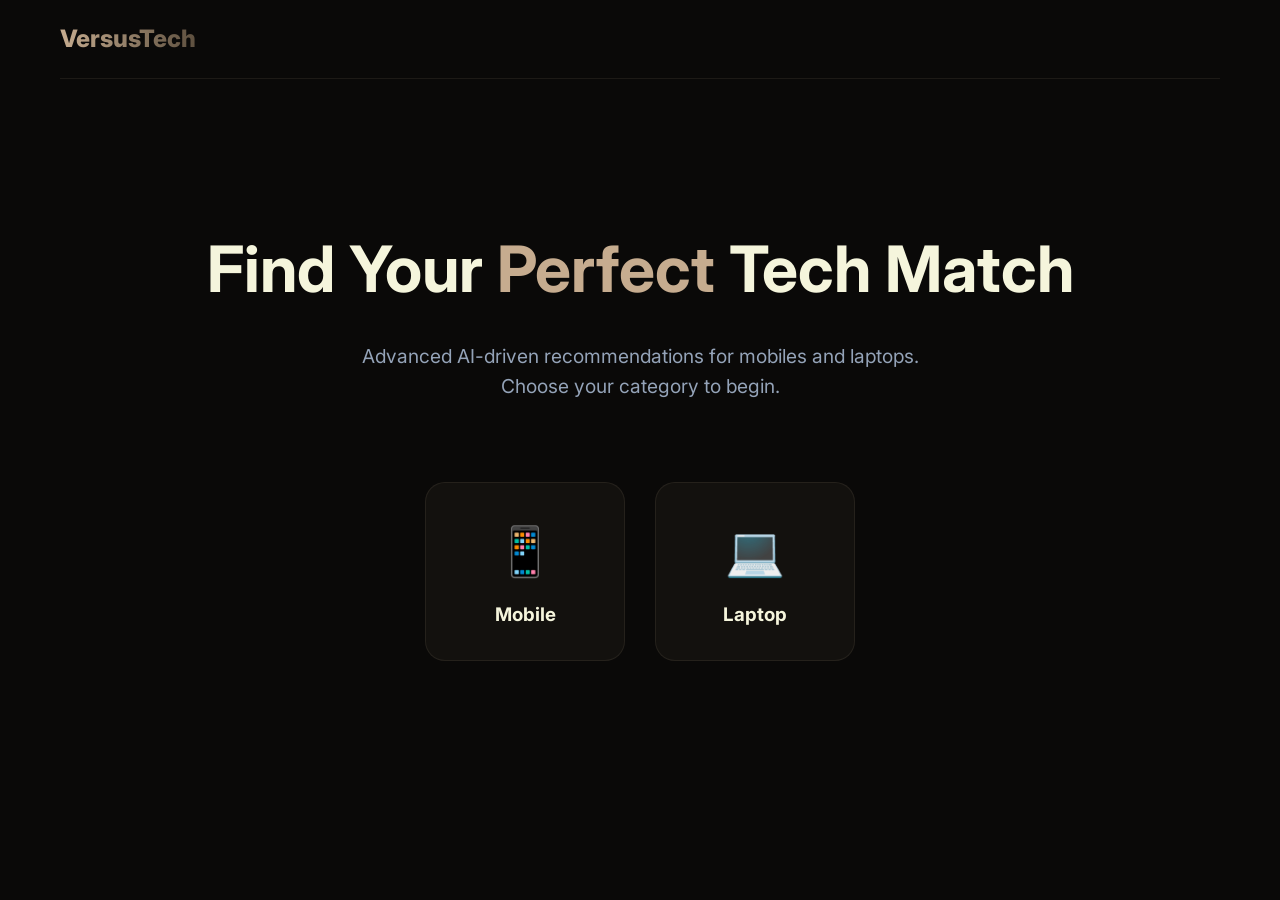
==== versustech/frontend/index.html @ 9c36dee8 "Initial commit: VersusTech project setup" ====
<!DOCTYPE html>
<html lang="en">

<head>
    <meta charset="UTF-8">
    <meta name="viewport" content="width=device-width, initial-scale=1.0">
    <title>VersusTech | Smart Device Recommendations</title>
    <link rel="stylesheet" href="style.css">
    <link href="https://fonts.googleapis.com/css2?family=Inter:wght@400;600;800&display=swap" rel="stylesheet">
</head>

<body>
    <div class="container">
        <nav>
            <a href="index.html" class="logo">VersusTech</a>
        </nav>

        <section class="hero">
            <h1>Find Your <span style="color: var(--primary)">Perfect</span> Tech Match</h1>
            <p>Advanced AI-driven recommendations for mobiles and laptops. Choose your category to begin.</p>

            <div style="display: flex; gap: 30px; margin-top: 40px; justify-content: center; flex-wrap: wrap;">
                <div class="category-card" onclick="selectCategory('mobile')">
                    <div style="font-size: 3rem; margin-bottom: 10px;">📱</div>
                    <h3>Mobile</h3>
                </div>
                <div class="category-card" onclick="selectCategory('laptop')">
                    <div style="font-size: 3rem; margin-bottom: 10px;">💻</div>
                    <h3>Laptop</h3>
                </div>
            </div>
        </section>
    </div>
    <script src="script.js"></script>
</body>

</html>
---- versustech/frontend/style.css ----
:root {
    --primary: #C6AC8F;
    --secondary: #5E503F;
    --dark: #1A1A1A;
    --darker: #0A0908;
    --light: #F5F5DC;
    --accent: #DED1B6;
    --glass: rgba(198, 172, 143, 0.05);
    --glass-border: rgba(198, 172, 143, 0.1);
}

* {
    margin: 0;
    padding: 0;
    box-sizing: border-box;
    font-family: 'Inter', sans-serif;
}

body {
    background-color: var(--darker);
    color: var(--light);
    line-height: 1.6;
    overflow-x: hidden;
}

.container {
    max-width: 1200px;
    margin: 0 auto;
    padding: 0 20px;
}

/* Navbar */
nav {
    padding: 20px 0;
    display: flex;
    justify-content: space-between;
    align-items: center;
    border-bottom: 1px solid var(--glass-border);
}

.logo {
    font-size: 24px;
    font-weight: 800;
    background: linear-gradient(to right, var(--primary), var(--secondary));
    -webkit-background-clip: text;
    background-clip: text;
    -webkit-text-fill-color: transparent;
    text-decoration: none;
}

/* Hero Section */
.hero {
    height: 80vh;
    display: flex;
    flex-direction: column;
    justify-content: center;
    align-items: center;
    text-align: center;
}

.hero h1 {
    font-size: 4rem;
    margin-bottom: 20px;
    animation: fadeInDown 0.8s ease-out;
}

.hero p {
    font-size: 1.2rem;
    color: #94a3b8;
    max-width: 600px;
    margin-bottom: 40px;
}

.btn {
    padding: 12px 32px;
    border-radius: 50px;
    font-weight: 600;
    cursor: pointer;
    transition: all 0.3s ease;
    text-decoration: none;
    display: inline-block;
}

.btn-primary {
    background: linear-gradient(to right, var(--primary), var(--secondary));
    color: var(--darker);
    border: none;
}

.btn-primary:hover {
    transform: translateY(-2px) scale(1.02);
    box-shadow: 0 10px 20px rgba(198, 172, 143, 0.2);
}

/* Forms */
.form-card {
    background: var(--glass);
    backdrop-filter: blur(10px);
    border: 1px solid var(--glass-border);
    padding: 40px;
    border-radius: 20px;
    max-width: 600px;
    margin: 60px auto;
}

.form-group {
    margin-bottom: 25px;
}

.form-group label {
    display: block;
    margin-bottom: 8px;
    color: #94a3b8;
}

input,
select {
    width: 100%;
    padding: 12px;
    background: rgba(0, 0, 0, 0.2);
    border: 1px solid var(--glass-border);
    border-radius: 8px;
    color: white;
    font-size: 1rem;
}

/* Results Grid */
.results-grid {
    display: grid;
    grid-template-columns: repeat(auto-fill, minmax(300px, 1fr));
    gap: 30px;
    margin: 40px 0;
}

.product-card {
    background: var(--glass);
    border: 1px solid var(--glass-border);
    border-radius: 15px;
    padding: 20px;
    transition: all 0.3s ease;
    cursor: pointer;
    position: relative;
}

.product-card:hover {
    border-color: var(--primary);
    transform: translateY(-5px);
}

.product-card.selected {
    border-color: var(--accent);
    box-shadow: 0 0 15px var(--accent);
}

.score-badge {
    position: absolute;
    top: 10px;
    right: 10px;
    background: var(--primary);
    color: var(--darker);
    padding: 4px 10px;
    border-radius: 20px;
    font-size: 0.8rem;
    font-weight: 700;
}

/* VS Section */
.vs-container {
    display: flex;
    justify-content: space-between;
    align-items: center;
    margin: 40px 0;
}

.vs-box {
    font-size: 3rem;
    font-weight: 900;
    background: linear-gradient(to bottom, var(--primary), var(--secondary));
    -webkit-background-clip: text;
    background-clip: text;
    -webkit-text-fill-color: transparent;
}

/* Detailed VS Rows */
.vs-details-container {
    background: var(--glass);
    border: 1px solid var(--glass-border);
    border-radius: 20px;
    padding: 30px;
    margin: 30px 0;
}

.vs-detail-row {
    display: flex;
    justify-content: space-between;
    align-items: center;
    padding: 15px 0;
    border-bottom: 1px solid var(--glass-border);
}

.vs-detail-row:last-child {
    border-bottom: none;
}

.vs-val {
    font-weight: 700;
    width: 30%;
    text-align: center;
    font-size: 1.1rem;
}

.vs-label {
    width: 40%;
    text-align: center;
    color: #94a3b8;
    font-size: 0.8rem;
    letter-spacing: 2px;
    text-transform: uppercase;
}

.vs-winner {
    color: var(--primary);
    text-shadow: 0 0 10px rgba(198, 172, 143, 0.4);
}

.compare-card {
    width: 45%;
    padding: 30px;
    background: var(--glass);
    border-radius: 20px;
}

.winners-box {
    margin-top: 40px;
    padding: 20px;
    background: rgba(245, 158, 11, 0.1);
    border: 1px solid var(--accent);
    border-radius: 15px;
}

.winner-item {
    display: flex;
    justify-content: space-between;
    padding: 10px 0;
    border-bottom: 1px solid rgba(255, 255, 255, 0.1);
}

.winner-item:last-child {
    border-bottom: none;
}

@keyframes fadeInDown {
    from {
        opacity: 0;
        transform: translateY(-20px);
    }

    to {
        opacity: 1;
        transform: translateY(0);
    }
}

.category-card {
    background: var(--glass);
    border: 1px solid var(--glass-border);
    padding: 30px 50px;
    border-radius: 20px;
    cursor: pointer;
    transition: all 0.3s ease;
    min-width: 200px;
}

.category-card:hover {
    border-color: var(--primary);
    transform: translateY(-10px);
    background: rgba(0, 242, 254, 0.05);
}
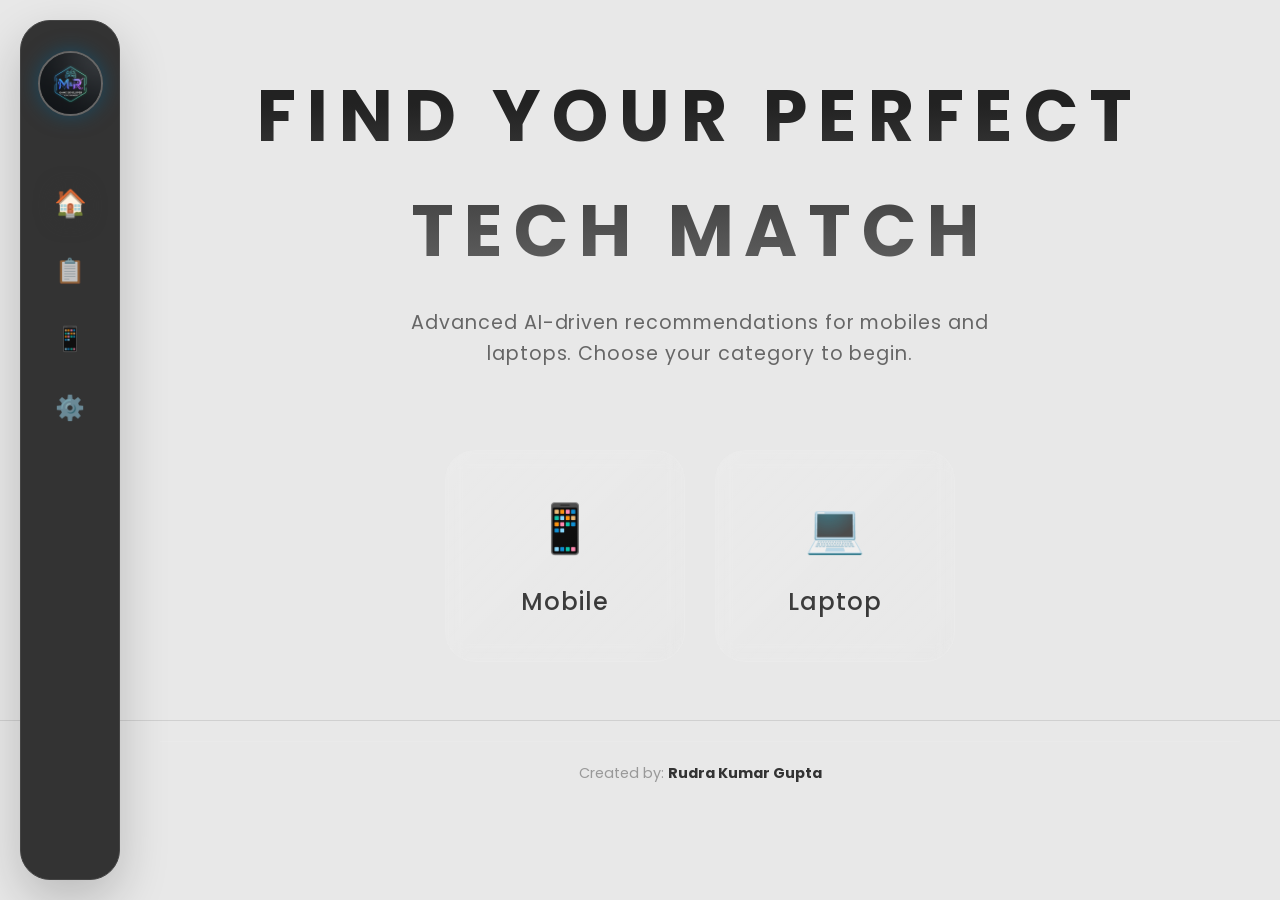
==== commit b3f0e860: "Update versustech with fixes" ====
--- a/versustech/frontend/index.html
+++ b/versustech/frontend/index.html
@@ -10,11 +10,18 @@
 </head>
 
 <body>
+    <div class="sidebar">
+        <a href="https://rudra-portfolio-liart.vercel.app/" target="_blank" class="logo"><img src="logo.jpg"
+                alt="Logo"></a>
+        <div class="sidebar-nav">
+            <a href="index.html" class="nav-item active">🏠</a>
+            <a href="form.html" class="nav-item">📋</a>
+            <a href="catalog.html" class="nav-item">📱</a>
+            <a href="#" class="nav-item">⚙️</a>
+        </div>
+    </div>
+
     <div class="container">
-        <nav>
-            <a href="index.html" class="logo">VersusTech</a>
-        </nav>
-
         <section class="hero">
             <h1>Find Your <span style="color: var(--primary)">Perfect</span> Tech Match</h1>
             <p>Advanced AI-driven recommendations for mobiles and laptops. Choose your category to begin.</p>
@@ -31,6 +38,9 @@
             </div>
         </section>
     </div>
+    <footer class="container">
+        <p class="footer-credit">Created by: <strong>Rudra Kumar Gupta</strong></p>
+    </footer>
     <script src="script.js"></script>
 </body>
 
--- a/versustech/frontend/style.css
+++ b/versustech/frontend/style.css
@@ -1,106 +1,757 @@
+@import url('https://fonts.googleapis.com/css2?family=Poppins:wght@300;400;500;600;700&family=Roboto+Mono:wght@400;500;600;700&display=swap');
+
 :root {
-    --primary: #C6AC8F;
-    --secondary: #5E503F;
-    --dark: #1A1A1A;
-    --darker: #0A0908;
-    --light: #F5F5DC;
-    --accent: #DED1B6;
-    --glass: rgba(198, 172, 143, 0.05);
-    --glass-border: rgba(198, 172, 143, 0.1);
-}
+    /* White Lines Theme - Grayscale Only */
+    --primary: #333333;
+    --primary-light: #666666;
+    --secondary: #222222;
+    --dark: #111111;
+    --dark-surface: #1a1a1a;
+    --light: #333333;
+    --bg-deep: #E8E8E8;
+    --light-gray: #999999;
+    --accent: #555555;
+    --input-bg: #F5F5F5;
+    --glass: rgba(0, 0, 0, 0.05);
+    --glass-border: rgba(0, 0, 0, 0.1);
+    --transition: all 0.4s cubic-bezier(0.25, 0.46, 0.45, 0.94);
+
+    /* Font Variables */
+    --font-heading: 'Poppins', sans-serif;
+    --font-body: 'Poppins', sans-serif;
+    --font-tech: 'Roboto Mono', monospace;
+}
+
 
 * {
     margin: 0;
     padding: 0;
     box-sizing: border-box;
-    font-family: 'Inter', sans-serif;
 }
 
 body {
-    background-color: var(--darker);
-    color: var(--light);
+    background-color: #E8E8E8;
+    background-image: none;
+    background-attachment: fixed;
+
+    color: #333333;
+    font-family: var(--font-body);
     line-height: 1.6;
     overflow-x: hidden;
+    min-height: 100vh;
+}
+
+h1,
+h2,
+h3,
+.logo,
+.hero h1 {
+    font-family: var(--font-heading);
+    letter-spacing: 0.02em;
+    font-weight: 500;
+    color: var(--light);
 }
 
 .container {
-    max-width: 1200px;
-    margin: 0 auto;
-    padding: 0 20px;
-}
-
-/* Navbar */
-nav {
-    padding: 20px 0;
-    display: flex;
-    justify-content: space-between;
-    align-items: center;
-    border-bottom: 1px solid var(--glass-border);
-}
-
-.logo {
-    font-size: 24px;
-    font-weight: 800;
-    background: linear-gradient(to right, var(--primary), var(--secondary));
+    max-width: 1400px;
+    margin: 0;
+    padding: 0 40px 0 160px;
+    width: 100%;
+}
+
+/* Sidebar Navigation */
+.sidebar {
+    position: fixed;
+    left: 20px;
+    top: 20px;
+    bottom: 20px;
+    width: 100px;
+    background: #333333;
+    backdrop-filter: blur(20px);
+    -webkit-backdrop-filter: blur(20px);
+    display: flex;
+    flex-direction: column;
+    align-items: center;
+    padding: 30px 0;
+    z-index: 1000;
+    border: 1px solid #444444;
+    border-radius: 30px;
+    box-shadow: 0 20px 50px rgba(0, 0, 0, 0.2);
+}
+
+.sidebar .logo img {
+    height: 65px;
+    width: 65px;
+    border-radius: 50%;
+    object-fit: cover;
+    border: 2px solid var(--primary-light);
+    box-shadow: 0 0 20px rgba(0, 100, 148, 0.5);
+    transition: transform 0.3s ease;
+}
+
+.sidebar .logo img:hover {
+    transform: scale(1.05);
+}
+
+.sidebar-nav {
+    display: flex;
+    flex-direction: column;
+    gap: 30px;
+    margin-top: 50px;
+    flex-grow: 1;
+}
+
+.nav-item {
+    color: var(--primary-light);
+    font-size: 1.5rem;
+    text-decoration: none;
+    transition: var(--transition);
+    opacity: 0.7;
+}
+
+.nav-item:hover,
+.nav-item.active {
+    opacity: 1 !important;
+    color: var(--light);
+    transform: scale(1.1);
+    text-shadow: 0 0 20px var(--primary);
+}
+
+.sidebar-bottom {
+    margin-top: auto;
+    width: 100%;
+    padding: 20px 10px;
+}
+
+.status-card {
+    background: rgba(255, 255, 255, 0.03);
+    border: 1px solid rgba(255, 255, 255, 0.08);
+    border-radius: 16px;
+    padding: 15px 10px;
+    text-align: center;
+    backdrop-filter: blur(10px);
+    -webkit-backdrop-filter: blur(10px);
+    transition: var(--transition);
+}
+
+.status-card:hover {
+    background: rgba(255, 255, 255, 0.08);
+    border-color: var(--primary-light);
+    transform: translateY(-2px);
+}
+
+.status-card .emoji {
+    font-size: 1.5rem;
+    margin-bottom: 8px;
+    display: block;
+}
+
+.status-card p {
+    font-size: 0.65rem;
+    line-height: 1.3;
+    color: var(--primary-light);
+    font-weight: 600;
+}
+
+
+
+/* Hero Section */
+.hero {
+    height: 80vh;
+    display: flex;
+    flex-direction: column;
+    justify-content: center;
+    align-items: center;
+    text-align: center;
+}
+
+.hero h1 {
+    font-size: 4.5rem;
+    font-weight: 700;
+    margin-bottom: 20px;
+    letter-spacing: 0.15em;
+    text-transform: uppercase;
+    animation: fadeInDown 0.8s ease-out;
+    background: linear-gradient(to bottom, #222222 20%, #666666 100%);
     -webkit-background-clip: text;
     background-clip: text;
     -webkit-text-fill-color: transparent;
-    text-decoration: none;
-}
-
-/* Hero Section */
-.hero {
-    height: 80vh;
-    display: flex;
-    flex-direction: column;
-    justify-content: center;
-    align-items: center;
-    text-align: center;
-}
-
-.hero h1 {
-    font-size: 4rem;
-    margin-bottom: 20px;
-    animation: fadeInDown 0.8s ease-out;
+    text-shadow: none;
 }
 
 .hero p {
     font-size: 1.2rem;
-    color: #94a3b8;
+    color: #666666;
     max-width: 600px;
     margin-bottom: 40px;
+    letter-spacing: 0.05em;
 }
 
 .btn {
     padding: 12px 32px;
-    border-radius: 50px;
-    font-weight: 600;
+    border-radius: 5px;
+    font-weight: 500;
     cursor: pointer;
     transition: all 0.3s ease;
     text-decoration: none;
     display: inline-block;
+    text-transform: uppercase;
+    letter-spacing: 0.1em;
 }
 
 .btn-primary {
-    background: linear-gradient(to right, var(--primary), var(--secondary));
-    color: var(--darker);
-    border: none;
+    background: #333333;
+    color: white;
+    border: 1px solid #333333;
 }
 
 .btn-primary:hover {
     transform: translateY(-2px) scale(1.02);
-    box-shadow: 0 10px 20px rgba(198, 172, 143, 0.2);
-}
-
-/* Forms */
+    box-shadow: 0 0 15px rgba(0, 0, 0, 0.15);
+    background: #555555;
+    color: #FFFFFF;
+}
+
+/* Unified Split Layout "Ditto" */
+.form-container {
+    display: flex;
+    background: #FFFFFF;
+    backdrop-filter: blur(20px);
+    border-radius: 10px;
+    margin: 40px auto;
+    width: 95%;
+    max-width: 1200px;
+    aspect-ratio: 16 / 9;
+    overflow: hidden;
+    box-shadow: 0 10px 40px rgba(0, 0, 0, 0.1);
+    border: 1px solid #EEEEEE;
+}
+
+.visual-side {
+    flex: 1.2;
+    background: linear-gradient(135deg, #333333 0%, #222222 100%);
+    display: flex;
+    flex-direction: column;
+    justify-content: center;
+    align-items: center;
+    padding: 0;
+    position: relative;
+    border-right: 1px solid #DDDDDD;
+    overflow: hidden;
+}
+
+.step-badge {
+    position: absolute;
+    top: 40px;
+    right: 40px;
+    background: rgba(255, 255, 255, 0.1);
+    border: 1px solid rgba(255, 255, 255, 0.1);
+    color: white;
+    padding: 6px 16px;
+    border-radius: 20px;
+    font-size: 0.75rem;
+    font-weight: 600;
+    backdrop-filter: blur(5px);
+}
+
+/* Device Photo Styles */
+.device-photo-wrap {
+    width: 100%;
+    height: 100%;
+    display: flex;
+    justify-content: center;
+    align-items: center;
+    padding: 0;
+}
+
+.device-photo {
+    width: 100%;
+    height: 100%;
+    object-fit: cover;
+    transition: var(--transition);
+}
+
+.device-photo:hover {
+    transform: scale(1.02);
+}
+
 .form-card {
-    background: var(--glass);
-    backdrop-filter: blur(10px);
-    border: 1px solid var(--glass-border);
+    flex: 1;
+    padding: 60px;
+    background: transparent;
+    display: flex;
+    flex-direction: column;
+    justify-content: flex-start;
+    overflow-y: auto;
+    max-height: 100%;
+}
+
+.form-card::-webkit-scrollbar {
+    width: 6px;
+}
+
+.form-card::-webkit-scrollbar-track {
+    background: transparent;
+}
+
+.form-card::-webkit-scrollbar-thumb {
+    background: var(--primary-light);
+    border-radius: 10px;
+}
+
+.form-card h2 {
+    font-size: 2.2rem;
+    color: var(--secondary);
+    /* Navy Text on White */
+    margin-bottom: 30px;
+    font-weight: 800;
+    text-shadow: none;
+}
+
+.form-group label {
+    font-size: 0.85rem;
+    font-weight: 600;
+    color: var(--secondary);
+    /* Navy Labels on White */
+    margin-bottom: 8px;
+    display: block;
+    text-shadow: none;
+}
+
+input,
+select {
+    background: #F5F5F5 !important;
+    border: 1px solid #CCCCCC !important;
+    color: #333333 !important;
+    padding: 14px 20px;
+    border-radius: 5px;
+    font-size: 0.95rem;
+    width: 100%;
+    margin-bottom: 20px;
+    font-weight: 500;
+    transition: var(--transition);
+}
+
+input:focus,
+select:focus {
+    background: #FFFFFF !important;
+    border-color: #333333 !important;
+    outline: none;
+    box-shadow: 0 0 10px rgba(0, 0, 0, 0.08);
+    color: #111111 !important;
+}
+
+option {
+    background: #FFFFFF;
+    color: #333333;
+}
+
+input::placeholder {
+    color: #999999;
+}
+
+/* Mobile Mockup "Ditto" */
+.mobile-3d {
+    width: 200px;
+    height: 400px;
+    background: #333333;
+    border: 12px solid #444444;
+    border-radius: 40px;
+    position: relative;
+    padding: 0;
+    box-shadow:
+        0 30px 60px rgba(0, 0, 0, 0.6),
+        inset 0 0 10px rgba(255, 255, 255, 0.05);
+    transform: none;
+    overflow: visible;
+}
+
+.mobile-screen {
+    width: 100%;
+    height: 100%;
+    background: #000;
+    border-radius: 30px;
+    overflow: hidden;
+    display: flex;
+    flex-direction: column;
+    justify-content: center;
+    align-items: center;
+    position: relative;
+}
+
+.status-msg {
+    color: #4ade80;
+    font-weight: 700;
+    font-size: 1.5rem;
+    text-align: center;
+}
+
+.floating-wrap {
+    position: relative;
+    padding: 40px;
+    background: rgba(255, 255, 255, 0.1);
+    border: 1px solid rgba(255, 255, 255, 0.1);
+    border-radius: 10px;
+}
+
+.signal-wrap {
+    position: absolute;
+    left: -60px;
+    top: 50%;
+    transform: translateY(-50%);
+}
+
+.battery-wrap {
+    position: absolute;
+    right: -70px;
+    top: 50%;
+    transform: translateY(-50%);
+}
+
+.battery-box {
+    background: #666666;
+    padding: 15px;
+    border-radius: 8px;
+    display: flex;
+    align-items: center;
+    justify-content: center;
+}
+
+.battery-box span {
+    color: #333333;
+    font-size: 1.2rem;
+}
+
+/* Mobile Mockup */
+.mobile-3d {
+    width: 240px;
+    height: 480px;
+    background: #000;
+    border: 12px solid #1a1a1a;
+    border-radius: 45px;
+    position: relative;
+    padding: 10px;
+    box-shadow:
+        0 40px 80px rgba(0, 0, 0, 0.6),
+        inset 0 0 20px rgba(255, 255, 255, 0.05);
+    transform: rotateY(-20deg) rotateX(5deg);
+    transition: var(--transition);
+}
+
+.mobile-3d::after {
+    content: '';
+    position: absolute;
+    top: 20px;
+    left: 50%;
+    transform: translateX(-50%);
+    width: 60px;
+    height: 4px;
+    background: #111;
+    border-radius: 10px;
+}
+
+.mobile-screen {
+    width: 100%;
+    height: 100%;
+    background: radial-gradient(circle at top, #1e293b, #020617);
+    border-radius: 35px;
+    overflow: hidden;
+    padding: 30px 20px;
+    display: flex;
+    flex-direction: column;
+    justify-content: space-between;
+    position: relative;
+}
+
+.mobile-screen::before {
+    content: '';
+    position: absolute;
+    top: 0;
+    left: 0;
+    width: 100%;
+    height: 100%;
+    background: linear-gradient(135deg, rgba(255, 255, 255, 0.05) 0%, transparent 40%);
+    pointer-events: none;
+}
+
+.dynamic-content {
+    display: flex;
+    justify-content: space-between;
+    align-items: center;
+    background: rgba(255, 255, 255, 0.03);
+    padding: 10px 15px;
+    border-radius: 15px;
+    border: 1px solid rgba(255, 255, 255, 0.05);
+}
+
+.signal-icon {
+    color: #10b981;
+    filter: drop-shadow(0 0 5px rgba(16, 185, 129, 0.4));
+}
+
+.battery-icon {
+    background: #888888;
+    border-radius: 4px;
+    padding: 2px 8px;
+    color: white;
+    font-size: 0.7rem;
+    font-weight: 800;
+    box-shadow: 0 0 5px rgba(0, 0, 0, 0.1);
+}
+
+.status-msg {
+    color: #10b981;
+    font-weight: 800;
+    font-size: 2.5rem;
+    text-align: center;
+    text-shadow: 0 0 30px rgba(16, 185, 129, 0.5);
+    letter-spacing: 2px;
+    line-height: 1.2;
+}
+
+.phone-display {
+    flex: 1;
+    display: flex;
+    justify-content: center;
+    align-items: center;
+    padding: 20px 0;
+}
+
+.mobile-specs {
+    border-top: 1px solid rgba(255, 255, 255, 0.08);
+    padding-top: 20px;
+}
+
+.m-spec {
+    display: flex;
+    justify-content: space-between;
+    align-items: center;
+    margin-bottom: 8px;
+}
+
+.m-spec span {
+    font-size: 0.75rem;
+    color: #64748b;
+    text-transform: uppercase;
+    letter-spacing: 1px;
+}
+
+.m-spec div {
+    font-size: 1.1rem;
+    font-weight: 700;
+    color: var(--primary);
+    text-shadow: 0 0 10px rgba(136, 204, 241, 0.2);
+}
+
+/* Results Coloring Dittoe */
+.product-card {
+    background: rgba(0, 53, 84, 0.2);
+    border: 1px solid rgba(255, 255, 255, 0.08);
+    box-shadow: 0 10px 30px rgba(0, 0, 0, 0.2);
+    border-radius: 20px;
+    padding: 25px;
+    backdrop-filter: blur(12px);
+    -webkit-backdrop-filter: blur(12px);
+    transition: transform 0.3s ease, box-shadow 0.3s ease, border-color 0.3s ease;
+}
+
+.product-card:hover {
+    transform: translateY(-8px);
+    box-shadow: 0 20px 40px rgba(0, 0, 0, 0.4);
+    border-color: var(--primary);
+    background: rgba(0, 53, 84, 0.3);
+}
+
+.match-score {
+    background: var(--light-gray);
+    color: var(--primary);
+}
+
+.price-tag {
+    color: var(--primary);
+    font-weight: 800;
+}
+
+@keyframes float {
+
+    0%,
+    100% {
+        transform: translateY(0);
+    }
+
+    50% {
+        transform: translateY(-10px);
+    }
+}
+
+/* Laptop Mockup */
+.mockup-container {
+    flex: 1;
+    display: flex;
+    justify-content: center;
+    align-items: center;
+    perspective: 1000px;
+}
+
+.laptop-3d {
+    width: 480px;
+    height: 300px;
+    position: relative;
+    transform-style: preserve-3d;
+    transition: var(--transition);
+}
+
+.screen {
+    width: 100%;
+    height: 100%;
+    background: #000;
+    border: 12px solid #1a1a1a;
+    border-bottom: 2px solid #333;
+    border-radius: 12px 12px 2px 2px;
+    position: relative;
+    overflow: hidden;
+    box-shadow:
+        inset 0 0 1px rgba(255, 255, 255, 0.3),
+        0 4px 10px rgba(0, 0, 0, 0.3);
+    z-index: 2;
+}
+
+.screen::after {
+    content: '';
+    position: absolute;
+    top: 5px;
+    left: 50%;
+    transform: translateX(-50%);
+    width: 35px;
+    height: 3px;
+    background: #222;
+    border-radius: 10px;
+    box-shadow: inset 0 1px 1px rgba(0, 0, 0, 0.5);
+}
+
+.screen::before {
+    content: '';
+    position: absolute;
+    top: -50%;
+    left: -50%;
+    width: 200%;
+    height: 200%;
+    background: linear-gradient(45deg, transparent 45%, rgba(255, 255, 255, 0.03) 50%, transparent 55%);
+    transform: rotate(-20deg);
+}
+
+.screen-content {
+    padding: 30px;
+    color: var(--primary);
+    text-align: center;
+    position: relative;
+    z-index: 1;
+}
+
+.screen-content h3 {
+    font-size: 1.5rem;
+    color: var(--primary);
+    text-shadow: 0 0 15px rgba(136, 204, 241, 0.4);
+    margin-bottom: 25px;
+    letter-spacing: 2px;
+}
+
+.preview-grid {
+    display: grid;
+    grid-template-columns: 1fr 1fr;
+    gap: 30px;
+}
+
+.preview-item span {
+    display: block;
+    font-size: 0.7rem;
+    color: #64748b;
+    text-transform: uppercase;
+    letter-spacing: 2px;
+    margin-bottom: 5px;
+}
+
+.preview-item div {
+    font-weight: 800;
+    font-size: 1.25rem;
+    color: var(--primary);
+    text-shadow: 0 0 10px rgba(136, 204, 241, 0.2);
+}
+
+.laptop-base {
+    width: 115%;
+    height: 300px;
+    background: linear-gradient(to bottom, #ced4da, #adb5bd, #6c757d);
+    position: absolute;
+    bottom: -260px;
+    left: -7.5%;
+    transform: rotateX(82deg);
+    transform-origin: top;
+    border-radius: 5px 5px 30px 30px;
+    box-shadow:
+        0 40px 80px rgba(0, 0, 0, 0.6),
+        inset 0 1px 2px rgba(255, 255, 255, 1);
+    display: flex;
+    flex-direction: column;
+    align-items: center;
+    padding-top: 20px;
+    border: 1px solid #999;
+}
+
+.laptop-base::before {
+    content: '';
+    width: 90%;
+    height: 130px;
+    background: repeating-linear-gradient(to right, rgba(0, 0, 0, 0.1) 0, rgba(0, 0, 0, 0.1) 15px, transparent 15px, transparent 18px);
+    /* Mock keys */
+    border-radius: 4px;
+    margin-bottom: 30px;
+    opacity: 0.5;
+    border: 1px solid rgba(0, 0, 0, 0.05);
+}
+
+.laptop-base::after {
+    content: '';
+    width: 140px;
+    height: 80px;
+    background: rgba(0, 0, 0, 0.03);
+    border: 1px solid rgba(0, 0, 0, 0.1);
+    border-radius: 8px;
+    box-shadow: inset 0 1px 4px rgba(0, 0, 0, 0.05);
+}
+
+/* Category Cards */
+.category-card {
+    background: var(--input-bg);
+    border: 1px solid rgba(0, 0, 0, 0.1);
     padding: 40px;
     border-radius: 20px;
-    max-width: 600px;
-    margin: 60px auto;
+    width: 200px;
+    text-align: center;
+    cursor: pointer;
+    transition: var(--transition);
+    color: var(--dark);
+}
+
+.category-card:hover {
+    transform: translateY(-10px);
+    background: var(--accent);
+    box-shadow: 0 20px 40px rgba(0, 0, 0, 0.2);
+}
+
+.category-card h3 {
+    margin: 0;
+    font-size: 1.5rem;
+}
+
+@media (max-width: 968px) {
+    .form-container {
+        flex-direction: column;
+    }
+
+    .mockup-container {
+        display: none;
+    }
 }
 
 .form-group {
@@ -113,55 +764,368 @@
     color: #94a3b8;
 }
 
-input,
-select {
-    width: 100%;
-    padding: 12px;
-    background: rgba(0, 0, 0, 0.2);
-    border: 1px solid var(--glass-border);
-    border-radius: 8px;
-    color: white;
-    font-size: 1rem;
-}
 
 /* Results Grid */
 .results-grid {
     display: grid;
-    grid-template-columns: repeat(auto-fill, minmax(300px, 1fr));
+    grid-template-columns: repeat(auto-fill, minmax(240px, 1fr));
+    gap: 20px;
+    margin: 40px 0;
+}
+
+.product-card {
+    background: var(--dark-surface);
+    border: 1px solid var(--glass-border);
+    border-radius: 16px;
+    padding: 16px;
+    cursor: pointer;
+    position: relative;
+}
+
+/* New Results Layout */
+.results-wrapper {
+    display: flex;
     gap: 30px;
-    margin: 40px 0;
-}
-
-.product-card {
-    background: var(--glass);
-    border: 1px solid var(--glass-border);
+    align-items: flex-start;
+}
+
+.results-grid {
+    flex: 3;
+    /* Main Content takes 3 parts */
+    display: grid;
+    grid-template-columns: repeat(auto-fill, minmax(280px, 1fr));
+    gap: 20px;
+}
+
+.best-column {
+    flex: 1;
+    position: sticky;
+    top: 40px;
+    background: #F0F0F0;
+    border: 1px solid #CCCCCC;
+    border-radius: 20px;
+    padding: 25px;
+    backdrop-filter: blur(10px);
+    box-shadow: 0 5px 20px rgba(0, 0, 0, 0.08);
+    min-width: 300px;
+}
+
+.best-header {
+    text-align: center;
+    margin-bottom: 20px;
+    border-bottom: 1px solid rgba(0, 0, 0, 0.1);
+    padding-bottom: 15px;
+}
+
+.best-header h3 {
+    color: #333333;
+    font-size: 1.8rem;
+    font-family: var(--font-heading);
+    margin-bottom: 5px;
+    text-shadow: none;
+}
+
+.best-header p {
+    color: #666666;
+    font-size: 0.9rem;
+    text-transform: uppercase;
+    letter-spacing: 2px;
+}
+
+/* Best Card Specifics */
+.best-card {
+    background: #F5F5F5;
     border-radius: 15px;
     padding: 20px;
-    transition: all 0.3s ease;
+    text-align: center;
+    border: 1px solid #DDDDDD;
+}
+
+.best-card h4 {
+    font-size: 1.4rem;
+    color: #333333;
+    margin-bottom: 15px;
+}
+
+.best-card .price {
+    font-size: 1.8rem;
+    color: #333333;
+    font-weight: 800;
+    margin-bottom: 20px;
+    display: block;
+}
+
+.best-specs {
+    text-align: left;
+    margin-bottom: 20px;
+}
+
+.best-spec-item {
+    display: flex;
+    justify-content: space-between;
+    margin-bottom: 8px;
+    font-size: 0.9rem;
+    border-bottom: 1px solid #DDDDDD;
+    padding-bottom: 4px;
+}
+
+.best-spec-item span {
+    color: #666666;
+}
+
+.best-spec-item strong {
+    color: #333333;
+}
+
+@media (max-width: 1100px) {
+    .results-wrapper {
+        flex-direction: column;
+    }
+
+    .best-column {
+        width: 100%;
+        position: static;
+        margin-bottom: 40px;
+    }
+}
+
+/* Horizontal Card Redesign */
+.horizontal-card {
+    background: #fff;
+    border-radius: 20px;
+    padding: 20px;
+    display: flex;
+    align-items: center;
+    gap: 20px;
+    position: relative;
+    box-shadow: 0 10px 30px rgba(0, 0, 0, 0.1);
+    transition: transform 0.3s ease, box-shadow 0.3s ease;
+    border: 1px solid rgba(0, 0, 0, 0.05);
+    overflow: hidden;
+    margin-bottom: 20px;
+}
+
+.horizontal-card:hover {
+    transform: translateY(-5px);
+    box-shadow: 0 20px 40px rgba(0, 100, 148, 0.15);
+}
+
+.score-badge-circle {
+    position: absolute;
+    top: 20px;
+    left: 20px;
+    width: 60px;
+    height: 60px;
+    background: #4361EE;
+    /* Royal Blue */
+    border-radius: 50%;
+    display: flex;
+    flex-direction: column;
+    justify-content: center;
+    align-items: center;
+    color: white;
+    box-shadow: 0 5px 15px rgba(67, 97, 238, 0.4);
+    z-index: 2;
+    border: 3px solid rgba(255, 255, 255, 0.3);
+}
+
+.score-val {
+    font-size: 1.2rem;
+    font-weight: 800;
+    line-height: 1;
+}
+
+.score-label {
+    font-size: 0.55rem;
+    text-transform: uppercase;
+    font-weight: 600;
+    opacity: 0.9;
+}
+
+.card-img-side {
+    width: 100px;
+    /* Specific width for mobile image */
+    height: 160px;
+    display: flex;
+    justify-content: center;
+    align-items: center;
+    background: transparent;
+    flex-shrink: 0;
+    margin-left: 10px;
+    /* Space for badge */
+}
+
+.card-img-side img {
+    max-width: 100%;
+    max-height: 100%;
+    object-fit: contain;
+    filter: drop-shadow(0 10px 20px rgba(0, 0, 0, 0.2));
+}
+
+.card-info-side {
+    flex: 1;
+    display: flex;
+    flex-direction: column;
+    justify-content: center;
+}
+
+.h-card-title {
+    font-size: 1.4rem;
+    font-weight: 800;
+    color: #000;
+    margin-bottom: 5px;
+    font-family: var(--font-body);
+}
+
+.h-card-price {
+    font-size: 1.5rem;
+    color: #4361EE;
+    font-weight: 700;
+    margin-bottom: 20px;
+}
+
+.spec-grid {
+    display: grid;
+    grid-template-columns: 1fr 1fr;
+    gap: 15px;
+}
+
+.spec-item {
+    display: flex;
+    align-items: center;
+    gap: 10px;
+    font-size: 0.85rem;
+    color: #555;
+    font-weight: 500;
+}
+
+.spec-item i {
+    font-size: 1.1rem;
+    color: #aaa;
+    width: 20px;
+    text-align: center;
+}
+
+.add-btn {
+    position: absolute;
+    top: 20px;
+    right: 20px;
+    width: 45px;
+    height: 45px;
+    background: #4361EE;
+    border-radius: 50%;
+    display: flex;
+    align-items: center;
+    justify-content: center;
+    color: white;
+    font-size: 1.5rem;
     cursor: pointer;
-    position: relative;
-}
+    box-shadow: 0 5px 15px rgba(67, 97, 238, 0.3);
+    border: none;
+    transition: all 0.2s ease;
+}
+
+.add-btn:hover {
+    transform: scale(1.1) rotate(90deg);
+    background: #3a53d0;
+}
+
+/* Dark Mode Overrides for these specific cards if needed, keeping white for now as requested by user image */
+
 
 .product-card:hover {
+    transform: translateY(-8px);
     border-color: var(--primary);
-    transform: translateY(-5px);
+    box-shadow: 0 15px 30px rgba(212, 175, 55, 0.1);
 }
 
 .product-card.selected {
-    border-color: var(--accent);
-    box-shadow: 0 0 15px var(--accent);
+    border-color: var(--primary);
+    background: rgba(212, 175, 55, 0.05);
+}
+
+.product-card.selected::after {
+    content: '✓ Selected';
+    position: absolute;
+    bottom: 10px;
+    right: 20px;
+    color: var(--primary);
+    font-weight: 700;
+    font-size: 0.8rem;
+}
+
+.card-glow {
+    position: absolute;
+    top: 0;
+    left: 0;
+    width: 100%;
+    height: 100%;
+    background: radial-gradient(circle at top right, rgba(212, 175, 55, 0.1), transparent 70%);
+    pointer-events: none;
 }
 
 .score-badge {
-    position: absolute;
-    top: 10px;
-    right: 10px;
+    display: inline-flex;
+    align-items: center;
+    gap: 5px;
     background: var(--primary);
-    color: var(--darker);
-    padding: 4px 10px;
-    border-radius: 20px;
-    font-size: 0.8rem;
+    color: white;
+    padding: 5px 12px;
+    border-radius: 50px;
+    font-size: 0.7rem;
+    font-weight: 800;
+    margin-bottom: 12px;
+    align-self: flex-start;
+}
+
+.product-name {
+    font-family: 'Roboto Mono', monospace;
+    font-size: 0.75rem;
+    line-height: 1.4;
+    margin-bottom: 10px;
+    color: var(--light);
+    font-weight: 500;
+    min-height: auto;
+}
+
+.product-price {
+    font-family: 'Roboto Mono', monospace;
+    font-size: 1.3rem;
     font-weight: 700;
+    color: var(--primary);
+    margin-bottom: 12px;
+}
+
+.spec-list {
+    list-style: none;
+    margin-bottom: 16px;
+    background: rgba(0, 0, 0, 0.2);
+    padding: 12px;
+    border-radius: 8px;
+}
+
+.spec-list li {
+    font-family: 'Roboto Mono', monospace;
+    font-size: 0.75rem;
+    color: var(--light-gray);
+    margin-bottom: 6px;
+    display: flex;
+    justify-content: space-between;
+    padding: 4px 0;
+    border-bottom: 1px solid rgba(255, 255, 255, 0.05);
+}
+
+.spec-list span {
+    color: #94a3b8;
+    font-weight: 500;
+    font-size: 0.65rem;
+    text-transform: uppercase;
+    letter-spacing: 0.5px;
+}
+
+.spec-list li:last-child {
+    border-bottom: none;
+    margin-bottom: 0;
 }
 
 /* VS Section */
@@ -173,29 +1137,44 @@
 }
 
 .vs-box {
-    font-size: 3rem;
+    font-size: 2.5rem;
     font-weight: 900;
-    background: linear-gradient(to bottom, var(--primary), var(--secondary));
-    -webkit-background-clip: text;
-    background-clip: text;
-    -webkit-text-fill-color: transparent;
+    color: var(--secondary);
+    /* Navy VS Text */
+    background: #FFFFFF;
+    /* White VS Circle */
+    backdrop-filter: blur(10px);
+    -webkit-backdrop-filter: blur(10px);
+    width: 80px;
+    height: 80px;
+    display: flex;
+    align-items: center;
+    justify-content: center;
+    border-radius: 50%;
+    border: 1px solid rgba(0, 53, 84, 0.1);
+    box-shadow: 0 10px 30px rgba(0, 0, 0, 0.2);
+    z-index: 2;
 }
 
 /* Detailed VS Rows */
 .vs-details-container {
-    background: var(--glass);
-    border: 1px solid var(--glass-border);
-    border-radius: 20px;
-    padding: 30px;
-    margin: 30px 0;
+    background: #FFFFFF;
+    /* White Details Box */
+    backdrop-filter: blur(15px);
+    -webkit-backdrop-filter: blur(15px);
+    border: 1px solid rgba(255, 255, 255, 0.2);
+    border-radius: 30px;
+    padding: 50px;
+    margin: 60px 0;
+    box-shadow: 0 20px 60px rgba(0, 0, 0, 0.2);
 }
 
 .vs-detail-row {
     display: flex;
     justify-content: space-between;
     align-items: center;
-    padding: 15px 0;
-    border-bottom: 1px solid var(--glass-border);
+    padding: 20px 0;
+    border-bottom: 1px solid rgba(0, 53, 84, 0.1);
 }
 
 .vs-detail-row:last-child {
@@ -206,47 +1185,145 @@
     font-weight: 700;
     width: 30%;
     text-align: center;
-    font-size: 1.1rem;
+    font-size: 1.25rem;
+    color: var(--secondary);
+    /* Navy Text */
 }
 
 .vs-label {
     width: 40%;
     text-align: center;
-    color: #94a3b8;
-    font-size: 0.8rem;
-    letter-spacing: 2px;
+    color: var(--primary);
+    /* Ocean Blue Labels */
+    font-size: 0.75rem;
+    letter-spacing: 3px;
     text-transform: uppercase;
+    font-weight: 800;
 }
 
 .vs-winner {
     color: var(--primary);
-    text-shadow: 0 0 10px rgba(198, 172, 143, 0.4);
+    text-shadow: none;
+    font-size: 1.4rem;
 }
 
 .compare-card {
     width: 45%;
-    padding: 30px;
-    background: var(--glass);
-    border-radius: 20px;
+    padding: 40px;
+    background: #FFFFFF;
+    /* White Card */
+    border: 1px solid rgba(255, 255, 255, 0.5);
+    border-radius: 24px;
+    position: relative;
+    backdrop-filter: blur(12px);
+    -webkit-backdrop-filter: blur(12px);
+    box-shadow: 0 15px 40px rgba(0, 0, 0, 0.2);
+    transition: transform 0.3s ease;
+}
+
+.compare-card:hover {
+    transform: translateY(-5px);
+    border-color: var(--primary);
+    box-shadow: 0 20px 50px rgba(0, 0, 0, 0.3);
+}
+
+.brand-tag {
+    display: inline-block;
+    background: rgba(0, 100, 148, 0.1);
+    color: var(--primary);
+    padding: 3px 10px;
+    border-radius: 50px;
+    font-size: 0.65rem;
+    font-weight: 700;
+    margin-bottom: 8px;
+}
+
+.price-tag {
+    font-size: 2rem;
+    font-weight: 800;
+    color: var(--primary);
+    margin: 10px 0 30px 0;
+}
+
+.spec-row {
+    display: flex;
+    justify-content: space-between;
+    padding: 12px 0;
+    border-bottom: 1px solid rgba(255, 255, 255, 0.05);
+}
+
+.spec-row span {
+    color: var(--light-gray);
 }
 
 .winners-box {
     margin-top: 40px;
     padding: 20px;
-    background: rgba(245, 158, 11, 0.1);
-    border: 1px solid var(--accent);
+    background: #FFFFFF;
+    /* White Winners Box */
+    border: 1px solid var(--primary);
     border-radius: 15px;
+    display: flex;
+    flex-direction: column;
+    gap: 15px;
+    box-shadow: 0 10px 30px rgba(0, 0, 0, 0.1);
 }
 
 .winner-item {
     display: flex;
     justify-content: space-between;
-    padding: 10px 0;
-    border-bottom: 1px solid rgba(255, 255, 255, 0.1);
-}
-
-.winner-item:last-child {
-    border-bottom: none;
+    align-items: center;
+    padding: 10px;
+    border-bottom: 1px solid rgba(0, 53, 84, 0.1);
+}
+
+.winner-item span {
+    color: var(--secondary);
+    /* Navy Labels */
+    font-size: 0.9rem;
+    font-weight: 600;
+}
+
+/* Specific Overrides for White Comparison Cards */
+.compare-card .product-name {
+    color: var(--secondary) !important;
+    font-weight: 700;
+}
+
+.compare-card .product-price {
+    color: var(--primary);
+    text-shadow: none;
+}
+
+.compare-card .spec-list {
+    background: rgba(0, 53, 84, 0.05) !important;
+    /* Very Light Navy Tint */
+}
+
+.compare-card .spec-list li {
+    color: var(--secondary) !important;
+    border-bottom: 1px solid rgba(0, 53, 84, 0.1) !important;
+}
+
+.compare-card .spec-list span {
+    color: #64748b !important;
+    /* Slate Gray Labels */
+}
+
+.spec-comparison-row {
+    display: flex;
+    justify-content: space-between;
+    align-items: center;
+    padding: 18px 24px;
+    border-bottom: 1px solid rgba(0, 53, 84, 0.1);
+    /* Crisp Navy Line */
+    transition: background 0.3s ease;
+}
+
+.spec-comparison-row:hover {
+    background: rgba(0, 100, 148, 0.05);
+    /* Soft Blue Hover */
+    border-color: rgba(136, 204, 241, 0.5);
 }
 
 @keyframes fadeInDown {
@@ -262,17 +1339,959 @@
 }
 
 .category-card {
-    background: var(--glass);
+    background: rgba(255, 255, 255, 0.03);
+    backdrop-filter: blur(10px);
+    -webkit-backdrop-filter: blur(10px);
+    border: 1px solid rgba(255, 255, 255, 0.1);
+    padding: 40px 60px;
+    border-radius: 30px;
+    cursor: pointer;
+    transition: all 0.4s cubic-bezier(0.175, 0.885, 0.32, 1.275);
+    min-width: 240px;
+    text-align: center;
+    position: relative;
+    overflow: hidden;
+}
+
+.category-card::before {
+    content: '';
+    position: absolute;
+    top: 0;
+    left: 0;
+    width: 100%;
+    height: 100%;
+    background: linear-gradient(135deg, rgba(255, 255, 255, 0.1) 0%, transparent 100%);
+    pointer-events: none;
+}
+
+.category-card h3 {
+    font-size: 1.5rem;
+    color: var(--light);
+    margin-top: 15px;
+    letter-spacing: 1px;
+}
+
+.category-card:hover {
+    border-color: var(--primary-light);
+    transform: translateY(-12px) scale(1.05);
+    background: rgba(255, 255, 255, 0.08);
+    box-shadow: 0 20px 40px rgba(0, 0, 0, 0.4),
+        0 0 20px rgba(136, 204, 241, 0.2);
+}
+
+.category-card:hover h3 {
+    color: var(--primary-light);
+}
+
+/* Footer */
+footer {
+    padding: 60px 0 30px 0;
+    text-align: center;
+    border-top: 1px solid var(--glass-border);
+    margin-top: 80px;
+}
+
+.footer-credit {
+    margin-top: 20px;
+    font-size: 0.9rem;
+    color: var(--light-gray);
+    text-align: center;
+    padding: 20px 0;
+    border-top: 1px solid rgba(255, 255, 255, 0.1);
+}
+
+.footer-credit strong {
+    color: var(--primary);
+}
+
+/* Buttons */
+.btn {
+    padding: 16px 32px;
+    border-radius: 16px;
+    font-weight: 700;
+    cursor: pointer;
+    transition: var(--transition);
+    text-decoration: none;
+    display: inline-block;
+    border: none;
+    text-transform: uppercase;
+    letter-spacing: 1px;
+    font-size: 0.85rem;
+    text-align: center;
+}
+
+.btn-primary {
+    background: var(--primary);
+    color: var(--dark);
+}
+
+.btn-primary:hover {
+    background: var(--accent);
+    transform: translateY(-3px);
+    box-shadow: 0 10px 20px rgba(136, 204, 241, 0.2);
+}
+
+.btn-secondary {
+    background: var(--light-gray);
+    color: var(--dark);
     border: 1px solid var(--glass-border);
-    padding: 30px 50px;
+}
+
+.btn-secondary:hover {
+    background: rgba(255, 255, 255, 0.1);
+    transform: translateY(-3px);
+}
+
+.btn-primary-outline {
+    border: 1px solid var(--primary);
+    color: var(--primary);
+    background: transparent;
+}
+
+.btn-primary-outline:hover {
+    background: rgba(212, 175, 55, 0.1);
+}
+
+.section-title {
+    text-align: center;
+    margin-bottom: 40px;
+    font-size: 2.5rem;
+}
+
+.text-gold {
+    color: var(--primary);
+}
+
+/* ======================================== CATALOG PAGE STYLES ======================================== */
+.category-toggle {
+    display: flex;
+    gap: 15px;
+    justify-content: center;
+    margin-bottom: 40px;
+}
+
+.cat-btn {
+    background: rgba(255, 255, 255, 0.1);
+    border: 2px solid rgba(255, 255, 255, 0.2);
+    color: var(--light);
+    padding: 12px 30px;
+    border-radius: 50px;
+    font-size: 1rem;
+    font-weight: 600;
+    cursor: pointer;
+    transition: var(--transition);
+}
+
+.cat-btn:hover {
+    background: rgba(255, 255, 255, 0.15);
+    border-color: var(--primary);
+}
+
+.cat-btn.active {
+    background: var(--primary);
+    border-color: var(--primary);
+    color: white;
+    transform: scale(1.05);
+}
+
+.catalog-container {
+    padding: 20px 0;
+}
+
+.brand-section {
+    margin-bottom: 50px;
+}
+
+.brand-header {
+    display: flex;
+    justify-content: space-between;
+    align-items: center;
+    margin-bottom: 20px;
+    padding-bottom: 10px;
+    border-bottom: 2px solid var(--primary);
+}
+
+.brand-header h3 {
+    font-size: 1.8rem;
+    color: var(--primary);
+    margin: 0;
+}
+
+.device-count {
+    background: rgba(136, 204, 241, 0.2);
+    color: var(--primary);
+    padding: 5px 15px;
     border-radius: 20px;
+    font-size: 0.85rem;
+    font-weight: 600;
+}
+
+.brand-scroll-container {
+    display: flex;
+    gap: 20px;
+    overflow-x: auto;
+    padding: 10px 0 20px 0;
+    scroll-behavior: smooth;
+}
+
+.brand-scroll-container::-webkit-scrollbar {
+    height: 8px;
+}
+
+.brand-scroll-container::-webkit-scrollbar-track {
+    background: rgba(255, 255, 255, 0.05);
+    border-radius: 10px;
+}
+
+.brand-scroll-container::-webkit-scrollbar-thumb {
+    background: var(--primary);
+    border-radius: 10px;
+}
+
+.brand-scroll-container::-webkit-scrollbar-thumb:hover {
+    background: var(--primary-light);
+}
+
+.catalog-card {
+    flex: 0 0 220px;
+    background: #2a2a2a;
+    border: 1px solid #444444;
+    border-radius: 12px;
+    padding: 16px;
+    transition: var(--transition);
     cursor: pointer;
+}
+
+.catalog-card:hover {
+    transform: translateY(-5px);
+    border-color: #666666;
+    box-shadow: 0 10px 25px rgba(0, 0, 0, 0.3);
+}
+
+.catalog-card-name {
+    font-family: 'Roboto Mono', monospace;
+    font-size: 0.7rem;
+    line-height: 1.4;
+    color: #FFFFFF;
+    margin-bottom: 10px;
+    min-height: 60px;
+    display: -webkit-box;
+    -webkit-line-clamp: 3;
+    line-clamp: 3;
+    -webkit-box-orient: vertical;
+    overflow: hidden;
+}
+
+/* Horizontal Card Redesign */
+.horizontal-card {
+    background: #fff;
+    border-radius: 20px;
+    padding: 20px;
+    display: flex;
+    align-items: center;
+    gap: 20px;
+    position: relative;
+    box-shadow: 0 10px 30px rgba(0, 0, 0, 0.1);
+    transition: transform 0.3s ease, box-shadow 0.3s ease;
+    border: 1px solid rgba(0, 0, 0, 0.05);
+    overflow: hidden;
+    margin-bottom: 20px;
+    height: 200px;
+    /* Force fixed height to prevent stretching */
+    cursor: pointer;
+    border: 2px solid transparent;
+    /* Prepare for border transition */
+}
+
+.horizontal-card.selected {
+    border-color: var(--primary);
+    background: #f0f9ff;
+    /* Very light blue tint */
+    box-shadow: 0 0 0 4px rgba(67, 97, 238, 0.2);
+}
+
+.horizontal-card.selected::after {
+    content: '✓';
+    position: absolute;
+    top: 10px;
+    right: 15px;
+    color: var(--primary);
+    font-size: 1.5rem;
+    font-weight: 900;
+}
+
+.h-card-title {
+    font-size: 0.75rem;
+    /* Reduced from 0.95rem */
+    font-weight: 700;
+    margin-bottom: 8px;
+    color: var(--secondary);
+    display: -webkit-box;
+    -webkit-line-clamp: 4;
+    /* Increased to 4 lines */
+    -webkit-box-orient: vertical;
+    overflow: hidden;
+    text-overflow: ellipsis;
+    line-height: 1.35em;
+    max-height: 5.4em;
+    /* 1.35em * 4 lines */
+}
+
+.catalog-card-price {
+    font-family: 'Roboto Mono', monospace;
+    font-size: 1.15rem;
+    font-weight: 700;
+    color: #CCCCCC;
+    margin-bottom: 12px;
+}
+
+.catalog-specs {
+    background: rgba(255, 255, 255, 0.1);
+    padding: 10px;
+    border-radius: 8px;
+}
+
+.catalog-spec {
+    font-family: 'Roboto Mono', monospace;
+    font-size: 0.7rem;
+    color: #BBBBBB;
+    margin-bottom: 5px;
+    display: flex;
+    justify-content: space-between;
+    padding: 3px 0;
+    border-bottom: 1px solid rgba(255, 255, 255, 0.05);
+}
+
+.catalog-spec:last-child {
+    border-bottom: none;
+    margin-bottom: 0;
+}
+
+.catalog-spec span {
+    color: #94a3b8;
+    font-size: 0.65rem;
+    text-transform: uppercase;
+}
+
+.loader-container {
+    display: flex;
+    flex-direction: column;
+    align-items: center;
+    justify-content: center;
+    padding: 80px 20px;
+}
+
+.loader {
+    border: 4px solid rgba(255, 255, 255, 0.1);
+    border-top: 4px solid var(--primary);
+    border-radius: 50%;
+    width: 50px;
+    height: 50px;
+    animation: spin 1s linear infinite;
+}
+
+@keyframes spin {
+    0% {
+        transform: rotate(0deg);
+    }
+
+    100% {
+        transform: rotate(360deg);
+    }
+}
+
+.loader-container p {
+    margin-top: 20px;
+    color: var(--accent);
+    font-size: 1.1rem;
+}
+
+.empty-state,
+.error-state {
+    text-align: center;
+    padding: 80px 20px;
+    color: var(--accent);
+    font-size: 1.2rem;
+}
+
+/* Logo Always Visible - ensure logo link is properly displayed */
+.sidebar .logo {
+    display: block !important;
+    text-align: center;
+    margin-bottom: 10px;
+    opacity: 1 !important;
+    visibility: visible !important;
+}
+
+/* ===== COMPARISON PAGE ENHANCEMENTS ===== */
+
+/* Robotic Font Variables */
+:root {
+    --font-tech: 'Orbitron', sans-serif;
+    --font-mono: 'Roboto Mono', monospace;
+}
+
+/* Apply robotic fonts to comparison elements */
+.compare-card h2,
+.section-title,
+.vs-box {
+    font-family: var(--font-tech) !important;
+}
+
+.spec-value,
+.price-tag {
+    font-family: var(--font-mono) !important;
+}
+
+/* Winner Glow Effect */
+.winner-glow {
+    color: #5C7C89 !important;
+    /* Muted Blue-Grey */
+    font-weight: 800 !important;
+    text-shadow:
+        0 0 10px rgba(136, 204, 241, 0.8),
+        0 0 20px rgba(136, 204, 241, 0.6),
+        0 0 30px rgba(136, 204, 241, 0.4);
+    animation: pulse-glow 3s ease-in-out infinite;
+    transform: scale(1.02);
+}
+
+@keyframes pulse-glow {
+
+    0%,
+    100% {
+        text-shadow:
+            0 0 10px rgba(136, 204, 241, 0.5),
+            0 0 20px rgba(136, 204, 241, 0.3),
+            0 0 30px rgba(136, 204, 241, 0.1);
+    }
+
+    50% {
+        text-shadow:
+            0 0 15px rgba(136, 204, 241, 0.8),
+            0 0 30px rgba(136, 204, 241, 0.6),
+            0 0 45px rgba(136, 204, 241, 0.4);
+    }
+}
+
+/* Spec Comparison Row */
+.spec-comparison-row {
+    display: grid;
+    grid-template-columns: 1fr auto 1fr;
+    gap: 20px;
+    padding: 20px;
+    background: rgba(255, 255, 255, 0.02);
+    border-radius: 12px;
+    margin-bottom: 15px;
+    align-items: center;
+    border: 1px solid rgba(255, 255, 255, 0.05);
     transition: all 0.3s ease;
-    min-width: 200px;
-}
-
-.category-card:hover {
-    border-color: var(--primary);
-    transform: translateY(-10px);
-    background: rgba(0, 242, 254, 0.05);
+}
+
+.spec-comparison-row:hover {
+    background: rgba(255, 255, 255, 0.04);
+    border-color: rgba(136, 204, 241, 0.3);
+}
+
+.spec-value {
+    font-family: var(--font-mono);
+    font-size: 1.4rem;
+    font-weight: 600;
+    transition: all 0.3s ease;
+    text-align: center;
+}
+
+.spec-label {
+    font-family: var(--font-tech);
+    text-transform: uppercase;
+    letter-spacing: 2px;
+    font-size: 0.85rem;
+    color: var(--primary-light);
+    font-weight: 600;
+    text-align: center;
+}
+
+.spec-reason {
+    grid-column: 1 / -1;
+    font-size: 0.85rem;
+    color: #94a3b8;
+    font-style: italic;
+    margin-top: 10px;
+    padding: 12px 16px;
+    background: rgba(136, 204, 241, 0.1);
+    border-left: 3px solid var(--primary);
+    border-radius: 6px;
+    line-height: 1.5;
+}
+
+.comparison-grid {
+    margin-top: 20px;
+}
+
+/* Enhanced Section Title */
+.section-title {
+    font-size: 2rem;
+    margin-bottom: 30px;
+    text-align: center;
+}
+
+.text-gold {
+    color: #555555;
+    text-shadow: none;
+}
+
+/* =========================================
+   RESPONSIVE LAYOUT FIXES
+   ========================================= */
+
+/* Tablet & Smaller Laptops (max-width: 1024px) */
+@media (max-width: 1024px) {
+    .container {
+        padding: 0 20px 0 100px;
+        /* Reduced side padding */
+    }
+
+    .sidebar {
+        width: 80px;
+        left: 10px;
+    }
+
+    .logo img {
+        height: 50px;
+        width: 50px;
+    }
+}
+
+/* Mobile Devices (max-width: 768px) */
+@media (max-width: 768px) {
+
+    /* 1. Convert Sidebar to Bottom Navigation */
+    .sidebar {
+        top: auto;
+        bottom: 0;
+        left: 0;
+        width: 100%;
+        height: 70px;
+        flex-direction: row;
+        justify-content: space-around;
+        align-items: center;
+        padding: 0 20px;
+        border-radius: 20px 20px 0 0;
+        border: none;
+        border-top: 1px solid rgba(255, 255, 255, 0.1);
+        background: rgba(1, 20, 37, 0.95);
+        /* dark theme bg */
+        z-index: 9999;
+    }
+
+    .sidebar .logo {
+        display: none !important;
+        /* Hide logo on bottom nav to save space */
+    }
+
+    .sidebar-nav {
+        flex-direction: row;
+        margin-top: 0;
+        gap: 0;
+        justify-content: space-between;
+        width: 100%;
+        padding: 0 10px;
+    }
+
+    .nav-item {
+        font-size: 1.8rem;
+        padding: 10px;
+    }
+
+    .sidebar-bottom {
+        display: none;
+        /* Hide bottom icons/status on mobile */
+    }
+
+    /* 2. Fix Main Container Layout */
+    .container {
+        padding: 20px 20px 100px 20px;
+        /* Add bottom padding for nav bar */
+        margin: 0;
+        width: 100%;
+        max-width: 100%;
+    }
+
+    /* 3. Form Adjustments */
+    .form-container {
+        flex-direction: column;
+    }
+
+    .form-card,
+    .visual-side {
+        width: 100%;
+        flex: none;
+    }
+
+    .visual-side {
+        display: none;
+        /* Hide visual side on mobile to focus on form */
+    }
+
+    /* 4. Results Grid */
+    .results-grid {
+        grid-template-columns: 1fr;
+        /* Single column results */
+        gap: 20px;
+    }
+
+    .product-card {
+        margin-bottom: 20px;
+    }
+
+    /* 5. Typography Scaling */
+    h1,
+    .hero h1 {
+        font-size: 2.5rem;
+        /* Smaller headings */
+    }
+
+    .section-title {
+        font-size: 1.8rem;
+    }
+
+    /* 6. Comparison Page */
+    .vs-container {
+        flex-direction: column;
+        gap: 30px;
+    }
+
+    .vs-box {
+        margin: 10px 0;
+    }
+
+    .spec-comparison-row {
+        grid-template-columns: 1fr;
+        text-align: center;
+        gap: 10px;
+    }
+
+    .spec-label {
+        order: -1;
+        /* Label on top */
+        font-size: 0.9rem;
+        color: var(--primary);
+    }
+
+}
+
+/* =========================================
+   BAR CHART COMPARISON STYLES
+   ========================================= */
+
+
+.bar-chart-row {
+    display: grid;
+    grid-template-columns: 1fr 140px 1fr;
+    /* Left Bar | Label | Right Bar */
+    align-items: center;
+    gap: 20px;
+    position: relative;
+    margin-bottom: 10px;
+}
+
+.center-axis {
+    text-align: center;
+    display: flex;
+    flex-direction: column;
+    align-items: center;
+    justify-content: center;
+    z-index: 2;
+}
+
+.axis-label {
+    font-family: var(--font-tech);
+    font-size: 0.8rem;
+    text-transform: uppercase;
+    letter-spacing: 1px;
+    color: var(--primary-light);
+    font-weight: 700;
+    margin-bottom: 4px;
+}
+
+.axis-winner-star {
+    font-size: 0.8rem;
+    color: #555555;
+    filter: none;
+    animation: bounce 2s infinite;
+}
+
+/* Base Bar Container */
+.bar-container {
+    width: 100%;
+    height: 40px;
+    background: rgba(255, 255, 255, 0.03);
+    border-radius: 12px;
+    position: relative;
+    display: flex;
+    align-items: center;
+    padding: 0 4px;
+    /* Internal padding */
+}
+
+/* Left Bar (Grows Right-to-Left) */
+.bar-container.left {
+    justify-content: flex-end;
+    /* Anchors content to the right (axis) */
+    border-radius: 12px 0 0 12px;
+}
+
+/* Right Bar (Grows Left-to-Right) */
+.bar-container.right {
+    justify-content: flex-start;
+    /* Anchors content to the left (axis) */
+    border-radius: 0 12px 12px 0;
+}
+
+/* The Measured Bar */
+.bar-fill {
+    height: 32px;
+    border-radius: 8px;
+    display: flex;
+    align-items: center;
+    padding: 0 12px;
+    position: relative;
+    min-width: 40px;
+    /* Ensure space for text */
+    transition: width 1.2s cubic-bezier(0.22, 1, 0.36, 1);
+    box-shadow: 0 5px 15px rgba(0, 0, 0, 0.2);
+}
+
+.bar-fill.accent-left {
+    background: linear-gradient(270deg, var(--primary), var(--secondary));
+    justify-content: flex-start;
+    /* Text at far left tip */
+}
+
+.bar-fill.accent-right {
+    background: linear-gradient(90deg, var(--primary), var(--secondary));
+    justify-content: flex-end;
+    /* Text at far right tip */
+}
+
+/* If bar is 100% (winner), make it glow */
+.bar-fill.winner {
+    box-shadow: 0 0 20px rgba(92, 124, 137, 0.4);
+    border: 1px solid rgba(255, 255, 255, 0.2);
+}
+
+.bar-value {
+    font-family: var(--font-mono);
+    font-weight: 700;
+    font-size: 0.9rem;
+    color: white;
+    white-space: nowrap;
+    text-shadow: 0 1px 2px rgba(0, 0, 0, 0.5);
+}
+
+/* Mobile Adjustments for Chart */
+@media (max-width: 768px) {
+    .bar-chart-row {
+        grid-template-columns: 1fr;
+        /* Stack visually */
+        gap: 5px;
+        margin-bottom: 30px;
+        background: rgba(255, 255, 255, 0.02);
+        padding: 15px;
+        border-radius: 15px;
+    }
+
+    .center-axis {
+        order: -1;
+        /* Label on top */
+        margin-bottom: 10px;
+    }
+
+    .bar-container.left {
+        justify-content: flex-start;
+        /* Normal LTR on mobile */
+        border-radius: 8px;
+    }
+
+    .bar-fill.accent-left {
+        border-radius: 8px;
+        background: linear-gradient(90deg, var(--secondary), var(--primary));
+        /* Flip gradient */
+        justify-content: flex-end;
+        /* Text on right like normal bar */
+    }
+
+    .bar-container.right {
+        border-radius: 8px;
+    }
+}
+
+/* --- New Comparison Styles (Chart & Reasons) --- */
+.comparison-hero {
+    display: flex;
+    justify-content: space-around;
+    align-items: center;
+    margin: 40px 0;
+    position: relative;
+    padding: 0 40px;
+}
+
+.hero-item {
+    text-align: center;
+    width: 35%;
+    position: relative;
+}
+
+.vs-badge {
+    font-size: 2rem;
+    font-weight: 900;
+    color: var(--secondary);
+    background: #fff;
+    width: 60px;
+    height: 60px;
+    border-radius: 50%;
+    display: flex;
+    align-items: center;
+    justify-content: center;
+    box-shadow: 0 10px 20px rgba(0, 0, 0, 0.1);
+    z-index: 2;
+}
+
+.analysis-section {
+    display: flex;
+    margin: 40px 0;
+    gap: 40px;
+    background: #fff;
+    padding: 40px;
+    border-radius: 20px;
+    box-shadow: 0 10px 30px rgba(0, 0, 0, 0.05);
+}
+
+.radar-container {
+    width: 40%;
+    display: flex;
+    justify-content: center;
+    align-items: center;
+}
+
+.reasons-container {
+    width: 60%;
+    display: flex;
+    gap: 20px;
+}
+
+.reasons-column {
+    width: 50%;
+}
+
+.reasons-column h4 {
+    font-size: 0.95rem;
+    color: var(--secondary);
+    margin-bottom: 15px;
+    font-weight: 700;
+}
+
+.pro-list {
+    list-style: none;
+    padding: 0;
+}
+
+.pro-list li {
+    font-size: 0.85rem;
+    color: #475569;
+    margin-bottom: 10px;
+    position: relative;
+    padding-left: 20px;
+    line-height: 1.4;
+}
+
+.pro-list li::before {
+    content: '✓';
+    color: #4361EE;
+    /* Primary Blue */
+    position: absolute;
+    left: 0;
+    font-weight: bold;
+}
+
+/* Badge for Points */
+.score-badge-circle {
+    width: 50px;
+    height: 50px;
+    background: #4361EE;
+    color: white;
+    border-radius: 50%;
+    display: flex;
+    flex-direction: column;
+    align-items: center;
+    justify-content: center;
+    font-weight: 800;
+    font-size: 1.1rem;
+    position: absolute;
+    box-shadow: 0 5px 15px rgba(67, 97, 238, 0.4);
+    z-index: 10;
+}
+
+.btn-sm {
+    padding: 5px 15px;
+    font-size: 0.8rem;
+    border-radius: 20px;
+}
+
+.price-tag-hero {
+    font-family: 'Roboto Mono', monospace;
+    font-size: 1.4rem;
+    font-weight: 700;
+    color: var(--secondary);
+    margin: 10px 0;
+}
+
+/* --- Comparison Table Styles --- */
+.specs-table-container {
+    background: #fff;
+    padding: 40px;
+    border-radius: 20px;
+    box-shadow: 0 10px 30px rgba(0, 0, 0, 0.05);
+    margin-bottom: 40px;
+}
+
+.comparison-table {
+    width: 100%;
+    border-collapse: collapse;
+    font-family: var(--font-body);
+}
+
+.comparison-table th {
+    text-align: left;
+    padding: 15px 20px;
+    background: #f8fafc;
+    color: var(--secondary);
+    font-weight: 800;
+    font-size: 0.9rem;
+    text-transform: uppercase;
+    border-bottom: 2px solid rgba(0, 0, 0, 0.05);
+}
+
+.comparison-table td {
+    padding: 15px 20px;
+    border-bottom: 1px solid rgba(0, 0, 0, 0.05);
+    color: #475569;
+    font-size: 0.9rem;
+}
+
+.comparison-table tr:hover {
+    background: rgba(67, 97, 238, 0.02);
+}
+
+.comparison-table td:nth-child(2),
+.comparison-table td:nth-child(3) {
+    font-weight: 600;
+    color: var(--secondary);
+    width: 35%;
+}
+
+.spec-label {
+    width: 30%;
+    color: #94a3b8 !important;
+    font-weight: 500 !important;
 }
